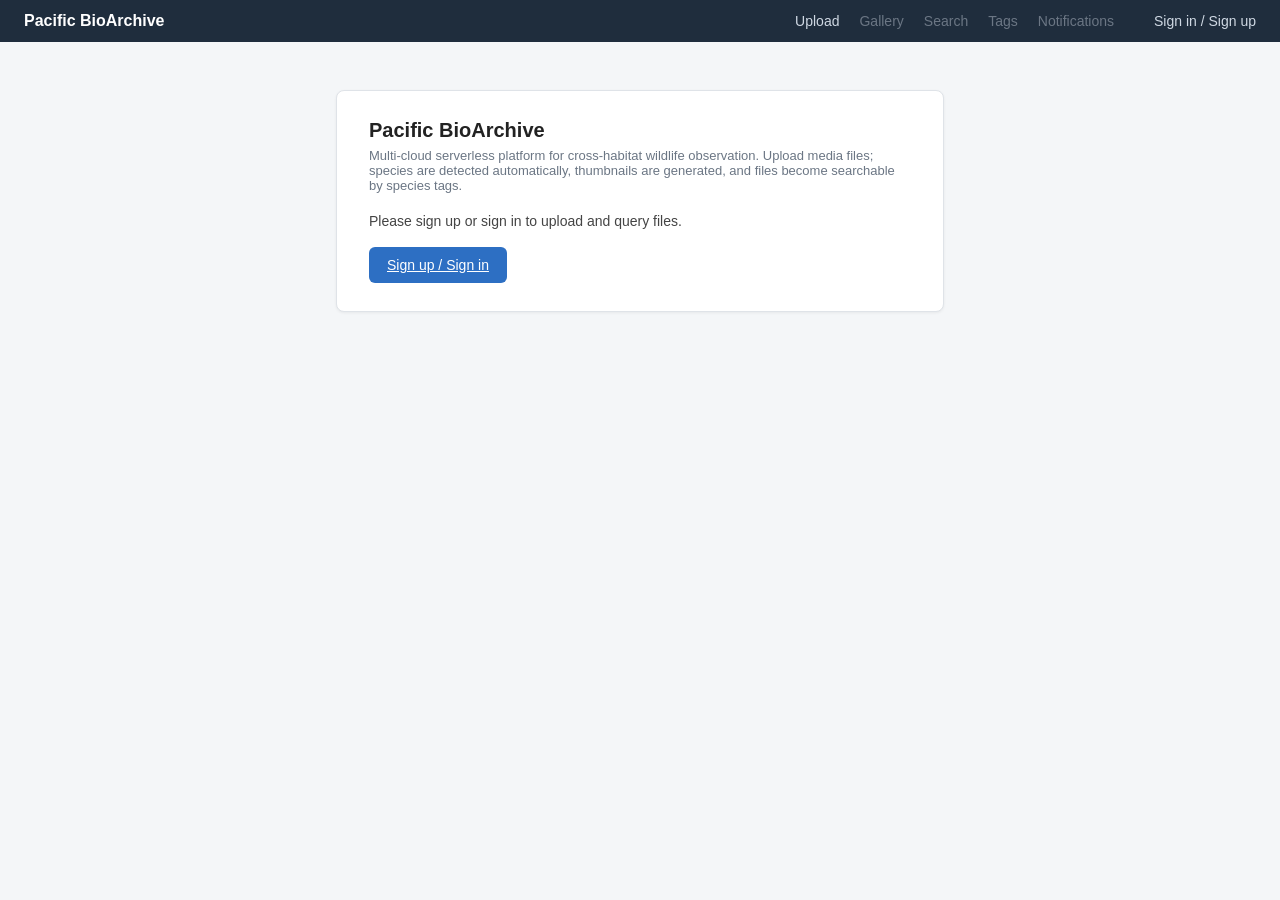
==== frontend/index.html @ 16c19cd9 "member A task" ====
<!DOCTYPE html>
<html lang="en">
<head>
  <meta charset="UTF-8">
  <meta name="viewport" content="width=device-width, initial-scale=1.0">
  <title>Pacific BioArchive — Home</title>
  <link rel="stylesheet" href="css/style.css">
</head>
<body>
  <nav class="navbar">
    <span class="brand">Pacific BioArchive</span>
    <a href="upload.html">Upload</a>
    <!-- 以下为 B/C 的页面入口（未开发时禁用，B/C 完成后去掉 disabled） -->
    <a href="gallery.html" class="disabled" title="Member B: in development">Gallery</a>
    <a href="query.html" class="disabled" title="Member C: in development">Search</a>
    <a href="tags.html" class="disabled" title="Member C: in development">Tags</a>
    <a href="notify.html" class="disabled" title="Member C: in development">Notifications</a>
    <span class="user" id="userInfo"></span>
    <button class="link" id="btnLogout" style="display:none">Sign out</button>
    <a href="signup.html" id="linkSignin" style="display:none">Sign in / Sign up</a>
  </nav>

  <div class="container">
    <div class="card">
      <h1>Pacific BioArchive</h1>
      <p class="subtitle">Multi-cloud serverless platform for cross-habitat wildlife observation.
        Upload media files; species are detected automatically, thumbnails are generated, and files
        become searchable by species tags.</p>
      <div id="guestBox">
        <p style="font-size:14px;color:#444;">Please sign up or sign in to upload and query files.</p>
        <a class="btn" href="signup.html">Sign up / Sign in</a>
      </div>
      <div id="userBox" class="hidden">
        <p style="font-size:14px;color:#444;">You are signed in. Upload media files to get started.</p>
        <a class="btn" href="upload.html">Go to Upload</a>
      </div>
    </div>
  </div>

  <script src="js/config.js"></script>
  <script src="js/auth.js"></script>
  <script>
    (function () {
      const user = Auth.getCurrentUser();
      if (Auth.isAuthenticated() && user) {
        document.getElementById('userInfo').textContent =
          user.firstName + ' ' + user.lastName + ' (' + user.email + ')';
        document.getElementById('btnLogout').style.display = '';
        document.getElementById('userBox').classList.remove('hidden');
      } else {
        document.getElementById('linkSignin').style.display = '';
        document.getElementById('guestBox').classList.remove('hidden');
      }
      document.getElementById('btnLogout').addEventListener('click', function () {
        Auth.logout();
        window.location.href = './index.html';
      });
    })();
  </script>
</body>
</html>
---- frontend/css/style.css ----
/* Pacific BioArchive — 极简共享样式（三人共用，保持最小改动） */
* { box-sizing: border-box; margin: 0; padding: 0; }

body {
  font-family: Arial, Helvetica, sans-serif;
  background: #f4f6f8;
  color: #222;
  min-height: 100vh;
}

/* 顶部导航 */
.navbar {
  background: #1f2d3d;
  color: #fff;
  padding: 12px 24px;
  display: flex;
  align-items: center;
  gap: 20px;
}
.navbar .brand { font-weight: bold; font-size: 16px; margin-right: auto; }
.navbar a, .navbar button.link {
  color: #cfd8e3;
  text-decoration: none;
  background: none;
  border: none;
  cursor: pointer;
  font-size: 14px;
}
.navbar a:hover, .navbar button.link:hover { color: #fff; }
.navbar a.disabled { color: #6b7684; cursor: not-allowed; }
.navbar .user { font-size: 13px; color: #9fb3c8; }

/* 卡片容器 */
.container { max-width: 640px; margin: 48px auto; padding: 0 16px; }
.card {
  background: #fff;
  border: 1px solid #dfe3e8;
  border-radius: 8px;
  padding: 28px 32px;
  box-shadow: 0 1px 3px rgba(0,0,0,.06);
}
.card h1 { font-size: 20px; margin-bottom: 6px; }
.card .subtitle { color: #6b7684; font-size: 13px; margin-bottom: 20px; }

/* 表单 */
label { display: block; font-size: 13px; margin: 14px 0 4px; }
input[type="text"], input[type="email"], input[type="password"], input[type="file"] {
  width: 100%;
  padding: 9px 10px;
  border: 1px solid #c9d0d8;
  border-radius: 6px;
  font-size: 14px;
}
input:focus { outline: 2px solid #4a90d9; border-color: transparent; }

button, .btn {
  display: inline-block;
  margin-top: 18px;
  padding: 10px 18px;
  border: none;
  border-radius: 6px;
  background: #2d6fc3;
  color: #fff;
  font-size: 14px;
  cursor: pointer;
}
button:hover { background: #255aa0; }
button.secondary { background: #eef1f4; color: #333; }
button.secondary:hover { background: #dde3e9; }
button:disabled { background: #a9b6c4; cursor: not-allowed; }

/* 消息 */
.msg { margin-top: 14px; padding: 10px 12px; border-radius: 6px; font-size: 13px; }
.msg.error { background: #fdecec; color: #b02a2a; border: 1px solid #f5c6c6; }
.msg.success { background: #e8f6ec; color: #1e7a3a; border: 1px solid #bfe3c9; }
.msg.info { background: #eaf2fb; color: #1d5fa8; border: 1px solid #c3d9f0; }

.hidden { display: none; }

/* 上传结果列表 */
.file-list { margin-top: 16px; font-size: 13px; }
.file-list div { padding: 6px 0; border-bottom: 1px dashed #e2e6ea; }

.link-line { margin-top: 16px; font-size: 13px; }
.link-line a { color: #2d6fc3; }
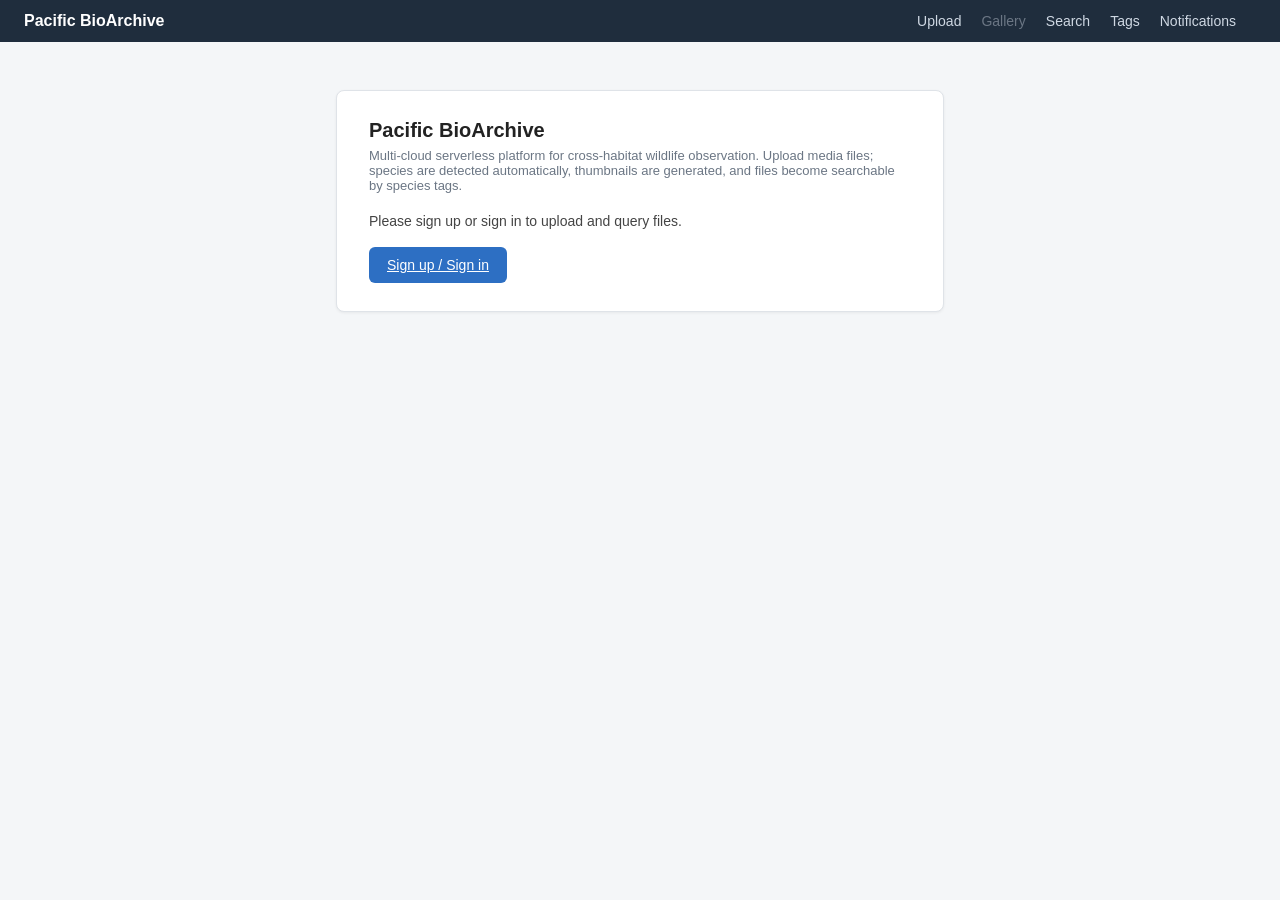
==== commit 3a89dc8a: "C: query & notification domain (6 query APIs, SNS, UI)" ====
--- a/frontend/index.html
+++ b/frontend/index.html
@@ -12,9 +12,9 @@
     <a href="upload.html">Upload</a>
     <!-- 以下为 B/C 的页面入口（未开发时禁用，B/C 完成后去掉 disabled） -->
     <a href="gallery.html" class="disabled" title="Member B: in development">Gallery</a>
-    <a href="query.html" class="disabled" title="Member C: in development">Search</a>
-    <a href="tags.html" class="disabled" title="Member C: in development">Tags</a>
-    <a href="notify.html" class="disabled" title="Member C: in development">Notifications</a>
+    <a href="query.html">Search</a>
+    <a href="tags.html">Tags</a>
+    <a href="notify.html">Notifications</a>
     <span class="user" id="userInfo"></span>
     <button class="link" id="btnLogout" style="display:none">Sign out</button>
     <a href="signup.html" id="linkSignin" style="display:none">Sign in / Sign up</a>
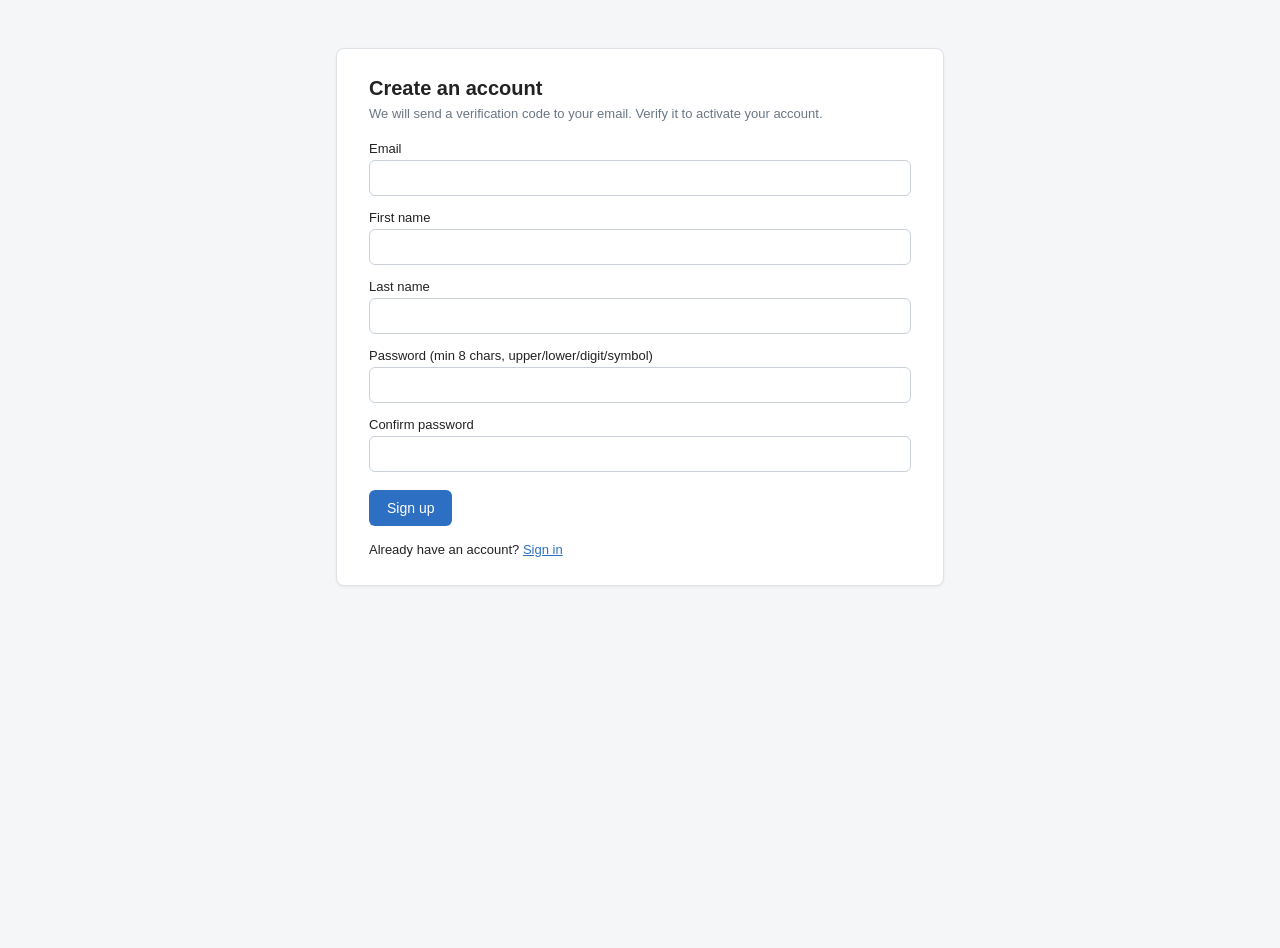
==== commit e6dcf1ba: "add processing gallery and upload status tracking" ====
--- a/frontend/index.html
+++ b/frontend/index.html
@@ -3,58 +3,24 @@
 <head>
   <meta charset="UTF-8">
   <meta name="viewport" content="width=device-width, initial-scale=1.0">
-  <title>Pacific BioArchive — Home</title>
+  <title>Pacific BioArchive</title>
   <link rel="stylesheet" href="css/style.css">
 </head>
 <body>
-  <nav class="navbar">
-    <span class="brand">Pacific BioArchive</span>
-    <a href="upload.html">Upload</a>
-    <!-- 以下为 B/C 的页面入口（未开发时禁用，B/C 完成后去掉 disabled） -->
-    <a href="gallery.html" class="disabled" title="Member B: in development">Gallery</a>
-    <a href="query.html">Search</a>
-    <a href="tags.html">Tags</a>
-    <a href="notify.html">Notifications</a>
-    <span class="user" id="userInfo"></span>
-    <button class="link" id="btnLogout" style="display:none">Sign out</button>
-    <a href="signup.html" id="linkSignin" style="display:none">Sign in / Sign up</a>
-  </nav>
-
-  <div class="container">
-    <div class="card">
-      <h1>Pacific BioArchive</h1>
-      <p class="subtitle">Multi-cloud serverless platform for cross-habitat wildlife observation.
-        Upload media files; species are detected automatically, thumbnails are generated, and files
-        become searchable by species tags.</p>
-      <div id="guestBox">
-        <p style="font-size:14px;color:#444;">Please sign up or sign in to upload and query files.</p>
-        <a class="btn" href="signup.html">Sign up / Sign in</a>
-      </div>
-      <div id="userBox" class="hidden">
-        <p style="font-size:14px;color:#444;">You are signed in. Upload media files to get started.</p>
-        <a class="btn" href="upload.html">Go to Upload</a>
-      </div>
-    </div>
-  </div>
+  <main class="route-loading" aria-live="polite">
+    <strong>Pacific BioArchive</strong>
+    <span>Opening your workspace…</span>
+  </main>
 
   <script src="js/config.js"></script>
   <script src="js/auth.js"></script>
   <script>
-    (function () {
-      const user = Auth.getCurrentUser();
-      if (Auth.isAuthenticated() && user) {
-        document.getElementById('userInfo').textContent =
-          user.firstName + ' ' + user.lastName + ' (' + user.email + ')';
-        document.getElementById('btnLogout').style.display = '';
-        document.getElementById('userBox').classList.remove('hidden');
+    (async function () {
+      if (Auth.isAuthenticated() || (await Auth.refreshSession())) {
+        window.location.replace('./gallery.html');
       } else {
-        document.getElementById('linkSignin').style.display = '';
-        document.getElementById('guestBox').classList.remove('hidden');
+        window.location.replace('./signup.html');
       }
-      document.getElementById('btnLogout').addEventListener('click', function () {
-        Auth.logout();
-        window.location.href = './index.html';
-      });
     })();
   </script>
 </body>
--- a/frontend/css/style.css
+++ b/frontend/css/style.css
@@ -16,8 +16,9 @@
   display: flex;
   align-items: center;
   gap: 20px;
-}
-.navbar .brand { font-weight: bold; font-size: 16px; margin-right: auto; }
+  flex-wrap: wrap;
+}
+.navbar .brand { color: #fff; font-weight: bold; font-size: 16px; margin-right: auto; }
 .navbar a, .navbar button.link {
   color: #cfd8e3;
   text-decoration: none;
@@ -25,13 +26,17 @@
   border: none;
   cursor: pointer;
   font-size: 14px;
-}
+  line-height: 1.2;
+}
+.navbar button.link { margin-top: 0; padding: 0; }
 .navbar a:hover, .navbar button.link:hover { color: #fff; }
 .navbar a.disabled { color: #6b7684; cursor: not-allowed; }
+.navbar a.active { color: #fff; font-weight: bold; }
 .navbar .user { font-size: 13px; color: #9fb3c8; }
 
 /* 卡片容器 */
 .container { max-width: 640px; margin: 48px auto; padding: 0 16px; }
+.container.wide { max-width: 1180px; }
 .card {
   background: #fff;
   border: 1px solid #dfe3e8;
@@ -44,14 +49,15 @@
 
 /* 表单 */
 label { display: block; font-size: 13px; margin: 14px 0 4px; }
-input[type="text"], input[type="email"], input[type="password"], input[type="file"] {
+input[type="text"], input[type="email"], input[type="password"], input[type="file"], input[type="search"], select {
   width: 100%;
   padding: 9px 10px;
   border: 1px solid #c9d0d8;
   border-radius: 6px;
   font-size: 14px;
-}
-input:focus { outline: 2px solid #4a90d9; border-color: transparent; }
+  background: #fff;
+}
+input:focus, select:focus { outline: 2px solid #4a90d9; border-color: transparent; }
 
 button, .btn {
   display: inline-block;
@@ -77,9 +83,184 @@
 
 .hidden { display: none; }
 
+/* Root route while authentication state is resolved. */
+.route-loading {
+  align-items: center;
+  color: #617184;
+  display: flex;
+  flex-direction: column;
+  gap: 8px;
+  justify-content: center;
+  min-height: 100vh;
+}
+.route-loading strong { color: #1f2d3d; font-size: 20px; }
+
 /* 上传结果列表 */
 .file-list { margin-top: 16px; font-size: 13px; }
 .file-list div { padding: 6px 0; border-bottom: 1px dashed #e2e6ea; }
 
 .link-line { margin-top: 16px; font-size: 13px; }
 .link-line a { color: #2d6fc3; }
+
+/* Member B: processing gallery */
+.page-heading {
+  display: flex;
+  align-items: flex-end;
+  justify-content: space-between;
+  gap: 24px;
+  margin-bottom: 24px;
+}
+.page-heading h1 { font-size: 30px; line-height: 1.15; margin-bottom: 6px; }
+.page-heading .subtitle { color: #617184; font-size: 14px; }
+.eyebrow {
+  color: #2d6fc3;
+  font-size: 12px;
+  font-weight: bold;
+  letter-spacing: .08em;
+  margin-bottom: 8px;
+  text-transform: uppercase;
+}
+.refresh-button { margin-top: 0; min-width: 100px; }
+
+.summary-grid {
+  display: grid;
+  grid-template-columns: repeat(3, minmax(0, 1fr));
+  gap: 14px;
+  margin-bottom: 18px;
+}
+.summary-card {
+  background: #fff;
+  border: 1px solid #dfe3e8;
+  border-radius: 8px;
+  padding: 18px 20px;
+  box-shadow: 0 1px 3px rgba(0,0,0,.04);
+}
+.summary-card strong { display: block; font-size: 25px; margin-top: 4px; }
+.summary-label { color: #6b7684; font-size: 12px; text-transform: uppercase; letter-spacing: .05em; }
+
+.gallery-panel {
+  background: #fff;
+  border: 1px solid #dfe3e8;
+  border-radius: 10px;
+  padding: 20px;
+  box-shadow: 0 1px 3px rgba(0,0,0,.05);
+}
+.gallery-toolbar {
+  display: flex;
+  align-items: flex-end;
+  gap: 16px;
+  margin-bottom: 16px;
+}
+.filter-field { width: 190px; }
+.filter-field.grow { flex: 1; width: auto; }
+.filter-field label { margin-top: 0; font-weight: bold; }
+
+.gallery-message {
+  border-radius: 6px;
+  font-size: 13px;
+  margin-bottom: 16px;
+  padding: 10px 12px;
+}
+.gallery-message.info { background: #eaf2fb; color: #1d5fa8; }
+.gallery-message.success { background: #e8f6ec; color: #1e7a3a; }
+.gallery-message.error { background: #fdecec; color: #b02a2a; }
+
+.gallery-grid {
+  display: grid;
+  grid-template-columns: repeat(auto-fill, minmax(235px, 1fr));
+  gap: 18px;
+}
+.media-card {
+  border: 1px solid #dfe3e8;
+  border-radius: 9px;
+  background: #fff;
+  min-width: 0;
+  overflow: hidden;
+  transition: box-shadow .2s ease, transform .2s ease;
+}
+.media-card:hover { box-shadow: 0 8px 22px rgba(31,45,61,.12); transform: translateY(-2px); }
+.media-card.is-processing { border-style: dashed; }
+.media-preview {
+  align-items: center;
+  background: #e9eef3;
+  color: #526274;
+  display: flex;
+  height: 190px;
+  justify-content: center;
+  overflow: hidden;
+  position: relative;
+  text-decoration: none;
+}
+.media-preview img { height: 100%; object-fit: cover; width: 100%; }
+.media-preview[href]:focus { outline: 3px solid #4a90d9; outline-offset: -3px; }
+.preview-placeholder {
+  align-items: center;
+  display: flex;
+  flex-direction: column;
+  font-size: 12px;
+  gap: 8px;
+  justify-content: center;
+}
+.preview-icon { font-size: 32px; }
+.processing-pulse {
+  animation: pulse 1.5s ease-in-out infinite;
+  background: rgba(45,111,195,.16);
+  border-radius: 50%;
+  height: 64px;
+  position: absolute;
+  width: 64px;
+}
+@keyframes pulse {
+  0%, 100% { opacity: .3; transform: scale(.8); }
+  50% { opacity: .8; transform: scale(1.2); }
+}
+.media-card-body { padding: 14px; }
+.media-card-body h2 {
+  font-size: 15px;
+  margin: 10px 0 6px;
+  overflow: hidden;
+  text-overflow: ellipsis;
+  white-space: nowrap;
+}
+.status-badge {
+  border-radius: 999px;
+  display: inline-block;
+  font-size: 11px;
+  font-weight: bold;
+  padding: 4px 8px;
+}
+.status-badge.processed { background: #e8f6ec; color: #1e7a3a; }
+.status-badge.processing { background: #fff4d6; color: #8a6400; }
+.media-meta { color: #788696; font-size: 12px; margin-bottom: 12px; }
+.tag-list { display: flex; flex-wrap: wrap; gap: 6px; min-height: 24px; }
+.tag-chip {
+  background: #edf3fa;
+  border: 1px solid #d3e1f1;
+  border-radius: 999px;
+  color: #285b96;
+  font-size: 11px;
+  padding: 4px 8px;
+}
+.no-tags { color: #7b8794; font-size: 12px; font-style: italic; }
+.empty-state { padding: 52px 16px; text-align: center; }
+.empty-state h2 { font-size: 18px; margin: 10px 0 8px; }
+.empty-state p { color: #6b7684; font-size: 13px; margin: 0 auto; max-width: 460px; }
+.empty-icon { color: #91a0ae; font-size: 40px; }
+
+@media (max-width: 760px) {
+  .navbar { gap: 12px; padding: 12px 16px; }
+  .navbar .brand { flex-basis: 100%; }
+  .navbar .user { display: none; }
+  .container { margin-top: 28px; }
+  .page-heading { align-items: stretch; flex-direction: column; }
+  .refresh-button { align-self: flex-start; }
+  .summary-grid { grid-template-columns: 1fr; }
+  .gallery-toolbar { align-items: stretch; flex-direction: column; }
+  .filter-field { width: 100%; }
+  .gallery-grid { grid-template-columns: 1fr; }
+}
+
+@media (prefers-reduced-motion: reduce) {
+  .media-card { transition: none; }
+  .processing-pulse { animation: none; }
+}
